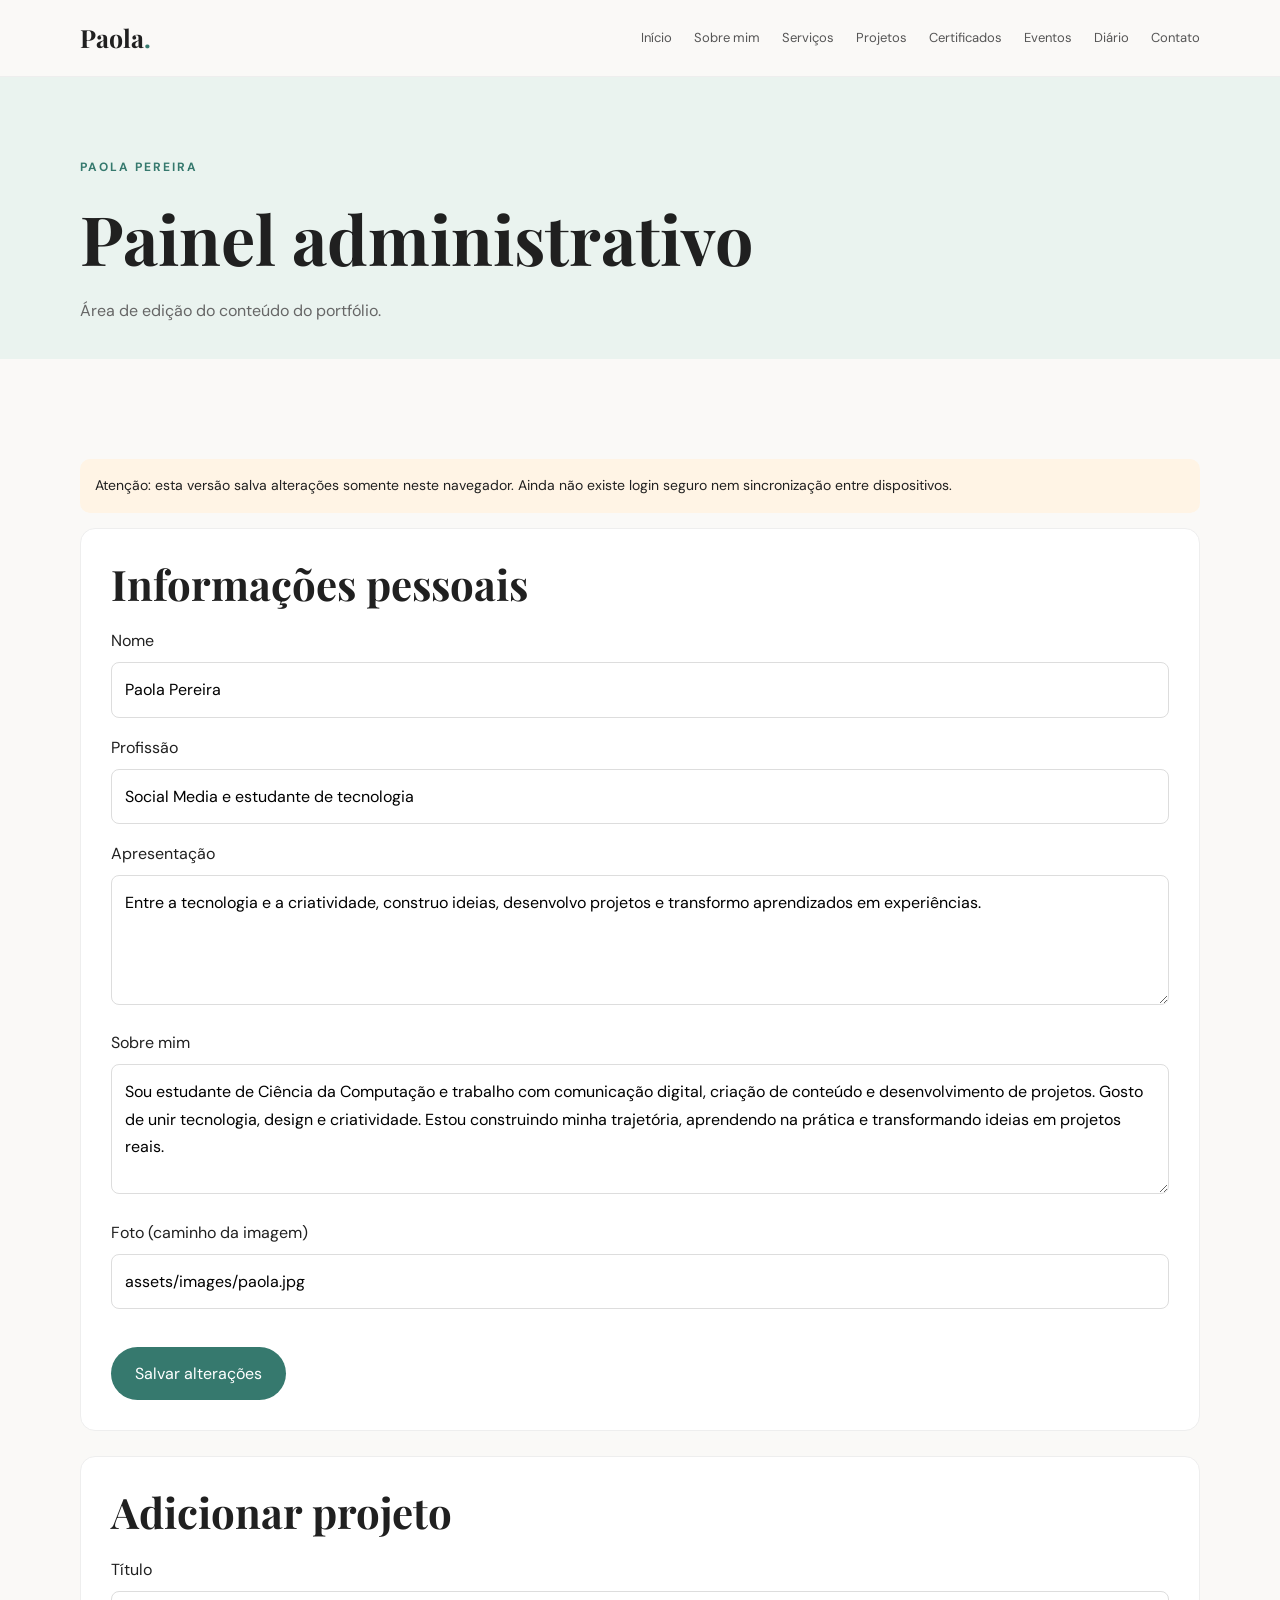
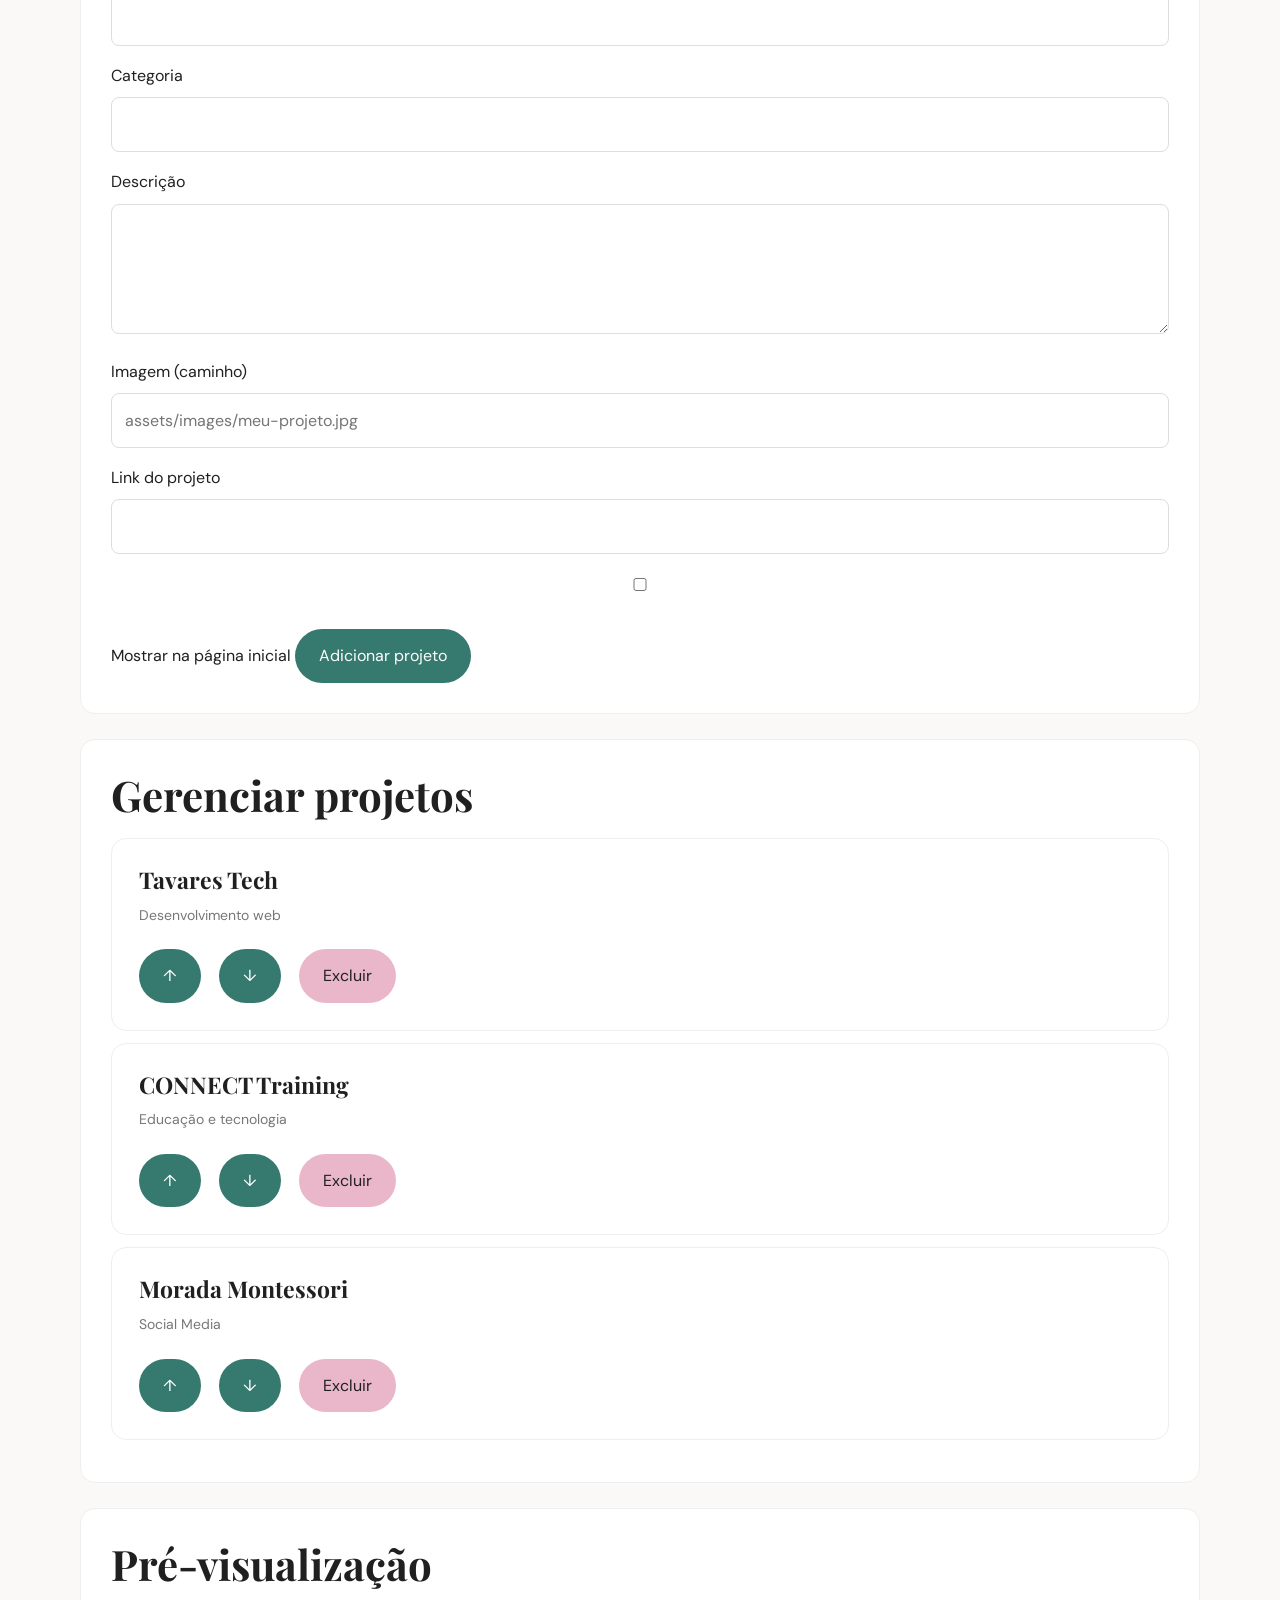
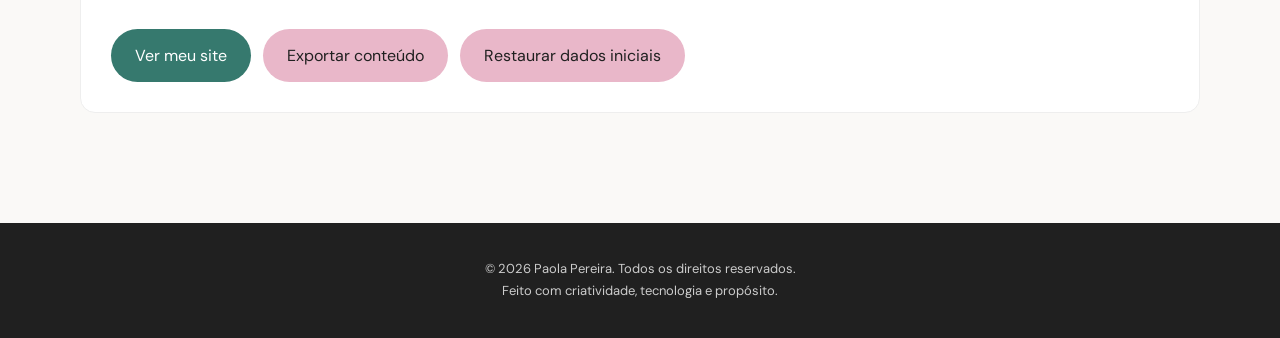
==== admin.html @ 5f7914a3 "Rename Admin.html to admin.html" ====
<!DOCTYPE html>
<html lang="pt-BR">
<head>
  <meta charset="UTF-8">
  <meta name="viewport" content="width=device-width, initial-scale=1.0">
  <title>Painel administrativo | Paola Pereira</title>
  <link rel="stylesheet" href="css/style.css">
  <script src="js/data.js" defer></script>
  <script src="js/main.js" defer></script>
</head>
<body data-page="admin">
  <header id="header"></header>
  <main id="conteudo"></main>
  <footer id="footer"></footer>
</body>
</html>
---- css/style.css ----
@import url('https://fonts.googleapis.com/css2?family=DM+Sans:wght@400;500;600;700&family=Playfair+Display:wght@500;600;700&display=swap');

:root {
  --verde: #a9d8ce;
  --verde-escuro: #36796e;
  --rosa: #e9b7c9;
  --preto: #202020;
  --cinza: #777;
  --fundo: #faf9f7;
  --branco: #fff;
}

* {
  margin: 0;
  padding: 0;
  box-sizing: border-box;
}

html {
  scroll-behavior: smooth;
}

body {
  font-family: 'DM Sans', sans-serif;
  background: var(--fundo);
  color: var(--preto);
  line-height: 1.7;
}

a {
  color: inherit;
  text-decoration: none;
}

button, input, textarea, select {
  font: inherit;
}

img {
  max-width: 100%;
  display: block;
}

.container {
  width: min(1120px, 90%);
  margin: auto;
}

header {
  background: rgba(250,249,247,.96);
  border-bottom: 1px solid #eee;
  position: sticky;
  top: 0;
  z-index: 100;
}

.navbar {
  min-height: 76px;
  display: flex;
  align-items: center;
  justify-content: space-between;
  gap: 20px;
}

.logo {
  font-family: 'Playfair Display', serif;
  font-size: 25px;
  font-weight: 700;
}

.logo span {
  color: var(--verde-escuro);
}

.nav-links {
  display: flex;
  gap: 22px;
  align-items: center;
  flex-wrap: wrap;
}

.nav-links a {
  font-size: 13px;
  color: #555;
}

.nav-links a:hover,
.nav-links a.active {
  color: var(--verde-escuro);
}

.menu-button {
  display: none;
  border: 0;
  background: none;
  font-size: 25px;
  cursor: pointer;
}

.hero {
  padding: 100px 0;
  min-height: 580px;
  display: flex;
  align-items: center;
  background: linear-gradient(120deg, #f6f3ef, #e8f4f0);
}

.hero-content {
  display: grid;
  grid-template-columns: 1.2fr .8fr;
  gap: 65px;
  align-items: center;
}

.eyebrow {
  color: var(--verde-escuro);
  font-weight: 700;
  font-size: 12px;
  text-transform: uppercase;
  letter-spacing: 2px;
}

h1, h2, h3 {
  font-family: 'Playfair Display', serif;
  line-height: 1.2;
}

h1 {
  font-size: clamp(40px, 6vw, 68px);
  margin: 18px 0;
}

h2 {
  font-size: clamp(30px, 4vw, 42px);
  margin-bottom: 18px;
}

h3 {
  font-size: 23px;
  margin-bottom: 10px;
}

.hero p, .section-intro {
  color: #626262;
  max-width: 620px;
}

.hero-image {
  width: 100%;
  max-height: 440px;
  object-fit: cover;
  border-radius: 48% 48% 12px 12px;
  background: var(--verde);
}

.placeholder-image {
  min-height: 300px;
  display: grid;
  place-items: center;
  text-align: center;
  color: var(--verde-escuro);
  background: #e1eee9;
  border-radius: 14px;
  padding: 30px;
}

.btn {
  display: inline-block;
  background: var(--verde-escuro);
  color: white;
  padding: 13px 24px;
  border-radius: 30px;
  border: 0;
  cursor: pointer;
  margin: 22px 8px 0 0;
  transition: .2s;
}

.btn:hover {
  background: var(--preto);
  transform: translateY(-2px);
}

.btn-secondary {
  background: var(--rosa);
  color: var(--preto);
}

.section {
  padding: 85px 0;
}

.section-title {
  margin-bottom: 35px;
}

.grid {
  display: grid;
  grid-template-columns: repeat(3, 1fr);
  gap: 24px;
}

.card {
  background: white;
  padding: 27px;
  border-radius: 15px;
  border: 1px solid #eee;
  transition: .2s;
}

.card:hover {
  transform: translateY(-4px);
  box-shadow: 0 12px 35px #0000000b;
}

.card img {
  width: 100%;
  height: 220px;
  object-fit: cover;
  border-radius: 10px;
  margin-bottom: 18px;
}

.card p {
  color: var(--cinza);
  font-size: 14px;
}

.tag {
  display: inline-block;
  background: #e8f2ef;
  color: var(--verde-escuro);
  padding: 5px 12px;
  border-radius: 20px;
  font-size: 12px;
  margin: 8px 5px 0 0;
}

.page-heading {
  padding: 75px 0 35px;
  background: #eaf3ef;
}

.page-heading p {
  color: #666;
  max-width: 700px;
}

.about-layout {
  display: grid;
  grid-template-columns: 1fr 1fr;
  gap: 45px;
  align-items: center;
}

.masonry {
  columns: 3 250px;
  column-gap: 20px;
}

.masonry-item {
  display: inline-block;
  width: 100%;
  margin: 0 0 20px;
  break-inside: avoid;
  background: white;
  padding: 12px;
  border-radius: 12px;
  border: 1px solid #eee;
}

.masonry-item img {
  width: 100%;
  border-radius: 8px;
  margin-bottom: 12px;
}

.search-box {
  width: 100%;
  max-width: 450px;
  padding: 13px 18px;
  border: 1px solid #ddd;
  border-radius: 30px;
  margin: 20px 0 30px;
  outline-color: var(--verde-escuro);
}

.contact-form {
  max-width: 650px;
}

.contact-form input,
.contact-form textarea,
.admin-form input,
.admin-form textarea,
.admin-form select {
  width: 100%;
  padding: 13px;
  border: 1px solid #ddd;
  border-radius: 8px;
  margin: 8px 0 16px;
  background: white;
}

.contact-form textarea,
.admin-form textarea {
  min-height: 130px;
  resize: vertical;
}

footer {
  background: #202020;
  color: white;
  padding: 35px 0;
  text-align: center;
}

footer p {
  color: #ccc;
  font-size: 13px;
}

.admin-panel {
  background: white;
  padding: 30px;
  border-radius: 15px;
  border: 1px solid #eee;
  margin-bottom: 25px;
}

.admin-actions {
  display: flex;
  flex-wrap: wrap;
  gap: 10px;
}

.notice {
  background: #fff4e5;
  padding: 15px;
  border-radius: 10px;
  margin: 15px 0;
  font-size: 14px;
}

@media (max-width: 800px) {
  .hero-content,
  .about-layout {
    grid-template-columns: 1fr;
  }

  .hero {
    padding: 65px 0;
  }

  .hero-image {
    max-height: 350px;
  }

  .grid {
    grid-template-columns: repeat(2, 1fr);
  }

  .nav-links {
    display: none;
    position: absolute;
    top: 76px;
    left: 0;
    right: 0;
    background: white;
    padding: 25px;
    flex-direction: column;
    align-items: flex-start;
    box-shadow: 0 8px 15px #00000012;
  }

  .nav-links.open {
    display: flex;
  }

  .menu-button {
    display: block;
  }
}

@media (max-width: 520px) {
  .grid {
    grid-template-columns: 1fr;
  }

  .section {
    padding: 60px 0;
  }

  h1 {
    font-size: 42px;
  }
}
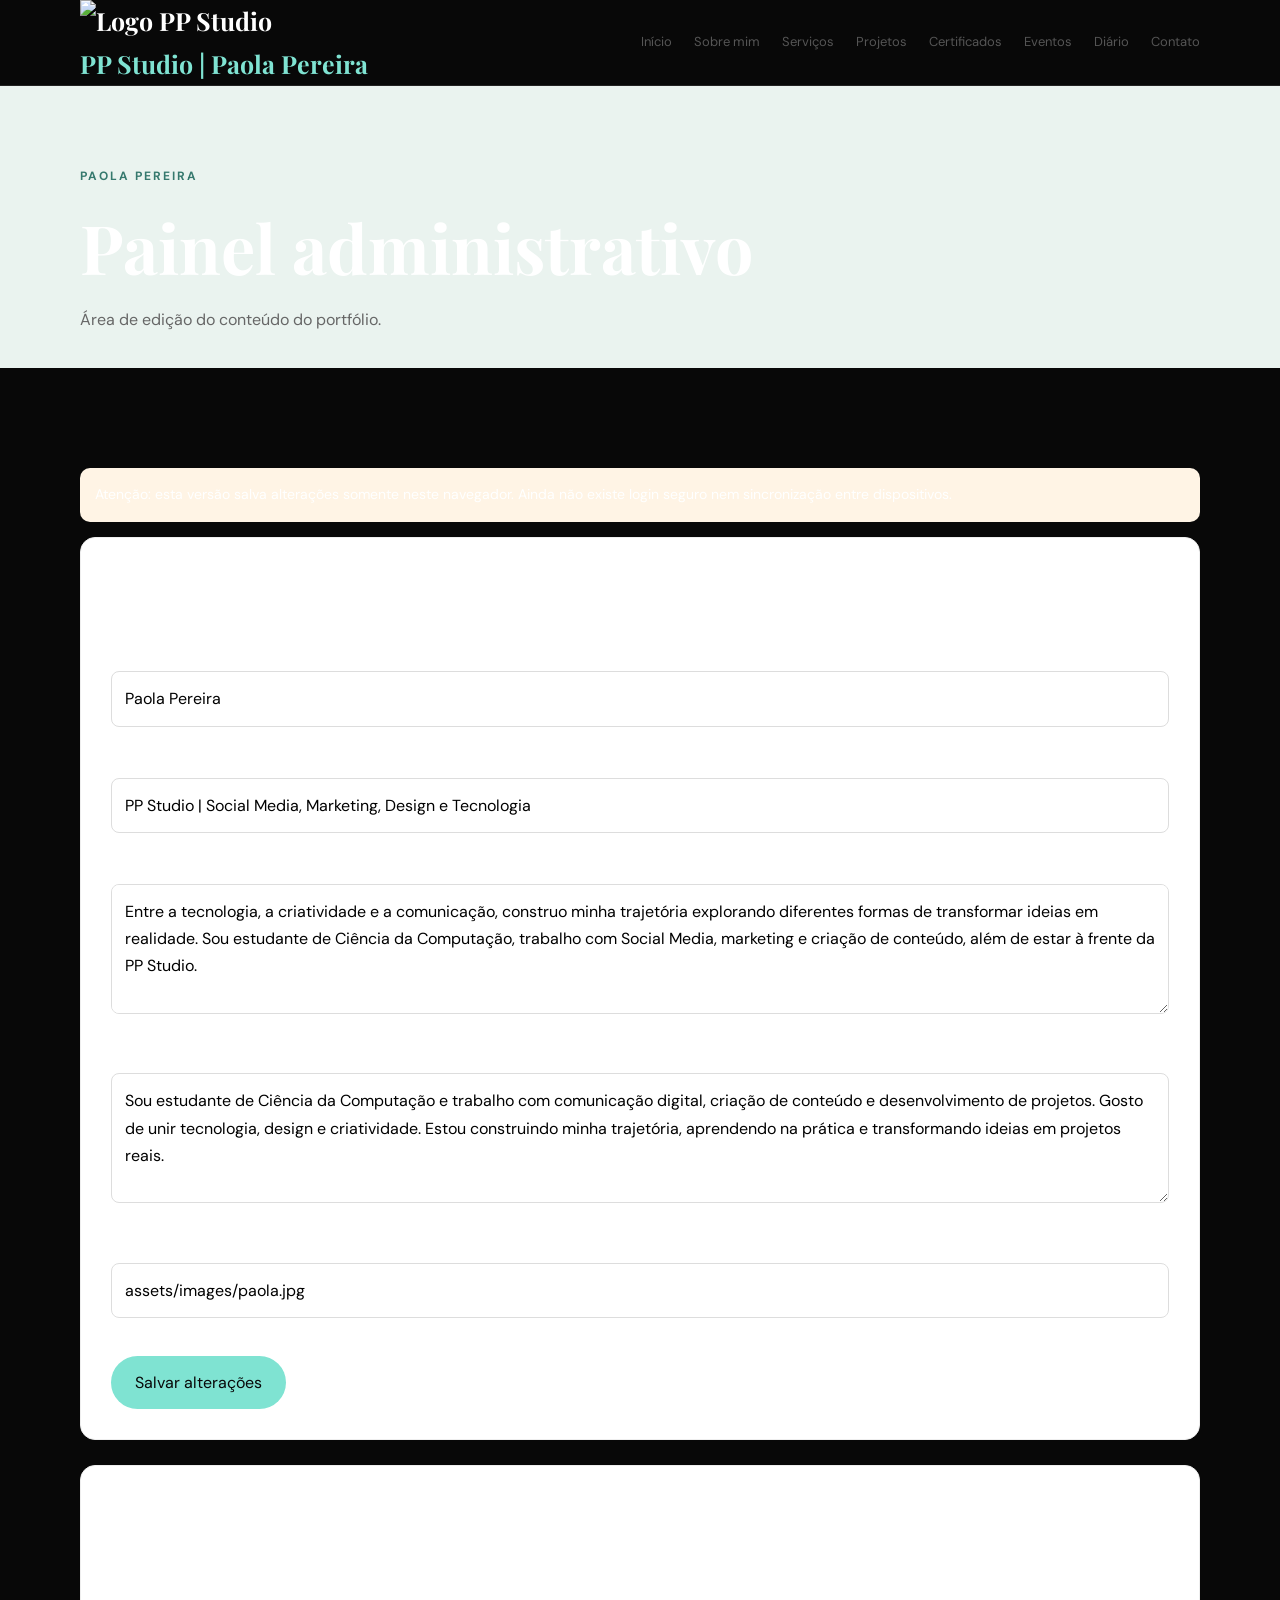
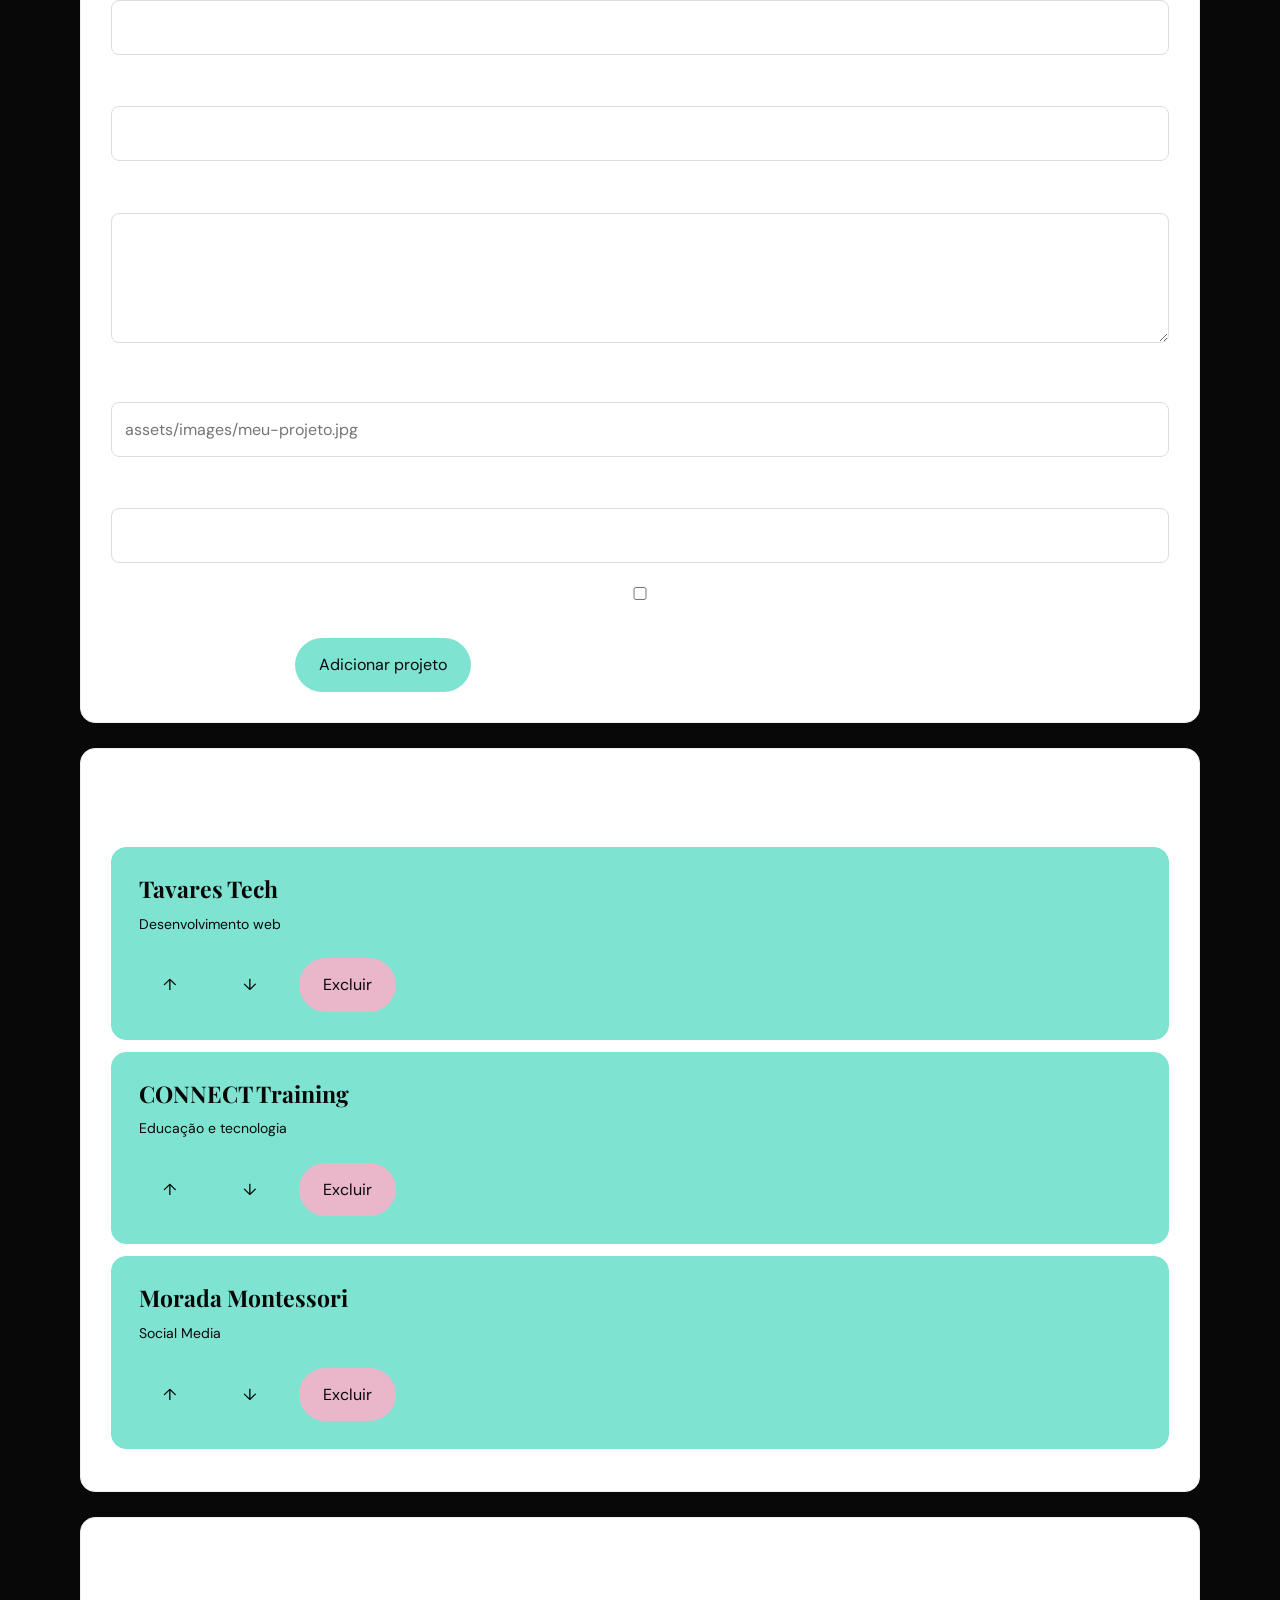
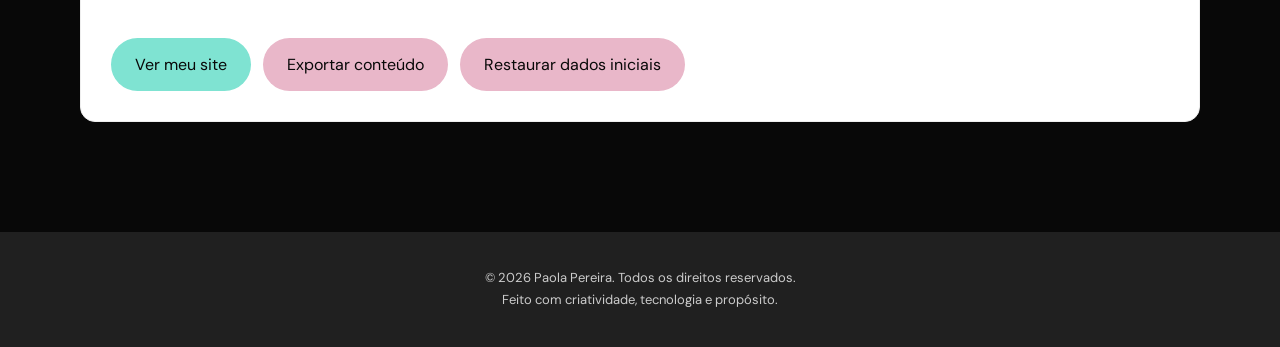
==== commit f1da7b0c: "Update admin.html" ====
--- a/admin.html
+++ b/admin.html
@@ -7,6 +7,8 @@
   <title>Painel administrativo | Paola Pereira</title>
   <link rel="stylesheet" href="css/style.css">
   <script src="js/data.js" defer></script>
+  <script src="https://cdn.jsdelivr.net/npm/@supabase/supabase-js@2" defer></script>
+<script src="js/supabase.js" defer></script>
   <script src="js/main.js" defer></script>
 </head>
 <body data-page="admin">
--- a/css/style.css
+++ b/css/style.css
@@ -2,13 +2,13 @@
 @import url('https://fonts.googleapis.com/css2?family=DM+Sans:wght@400;500;600;700&family=Playfair+Display:wght@500;600;700&display=swap');
 
 :root {
-  --verde: #a9d8ce;
+  --verde: #7FE3D2;
   --verde-escuro: #36796e;
   --rosa: #e9b7c9;
-  --preto: #202020;
-  --cinza: #777;
-  --fundo: #faf9f7;
-  --branco: #fff;
+  --preto: #080808;
+  --cinza: #999999;
+  --fundo: #080808;
+  --branco: #ffffff;
 }
 
 * {
@@ -23,8 +23,8 @@
 
 body {
   font-family: 'DM Sans', sans-serif;
-  background: var(--fundo);
-  color: var(--preto);
+  background: #080808;
+  color: #ffffff;
   line-height: 1.7;
 }
 
@@ -48,8 +48,9 @@
 }
 
 header {
-  background: rgba(250,249,247,.96);
-  border-bottom: 1px solid #eee;
+  background: #080808;
+  color: #ffffff;
+  border-bottom: 1px solid #222;
   position: sticky;
   top: 0;
   z-index: 100;
@@ -67,10 +68,11 @@
   font-family: 'Playfair Display', serif;
   font-size: 25px;
   font-weight: 700;
+  color: #ffffff;
 }
 
 .logo span {
-  color: var(--verde-escuro);
+  color: #7FE3D2;
 }
 
 .nav-links {
@@ -167,8 +169,8 @@
 
 .btn {
   display: inline-block;
-  background: var(--verde-escuro);
-  color: white;
+  background: #7FE3D2;
+  color: #080808;
   padding: 13px 24px;
   border-radius: 30px;
   border: 0;
@@ -202,10 +204,11 @@
 }
 
 .card {
-  background: white;
+  background: #7FE3D2;
+  color: #080808;
   padding: 27px;
   border-radius: 15px;
-  border: 1px solid #eee;
+  border: 1px solid #7FE3D2;
   transition: .2s;
 }
 
@@ -396,3 +399,32 @@
     font-size: 42px;
   }
 }
+
+body {
+  color: #ffffff;
+}
+
+body > main h1,
+body > main h2,
+body > main h3,
+body > main p,
+body > main li {
+  color: #ffffff;
+}
+
+.card,
+.card h1,
+.card h2,
+.card h3,
+.card p,
+.card li {
+  color: #080808;
+}
+
+html,
+body,
+main,
+section,
+.section {
+  background-color: #080808;
+}
